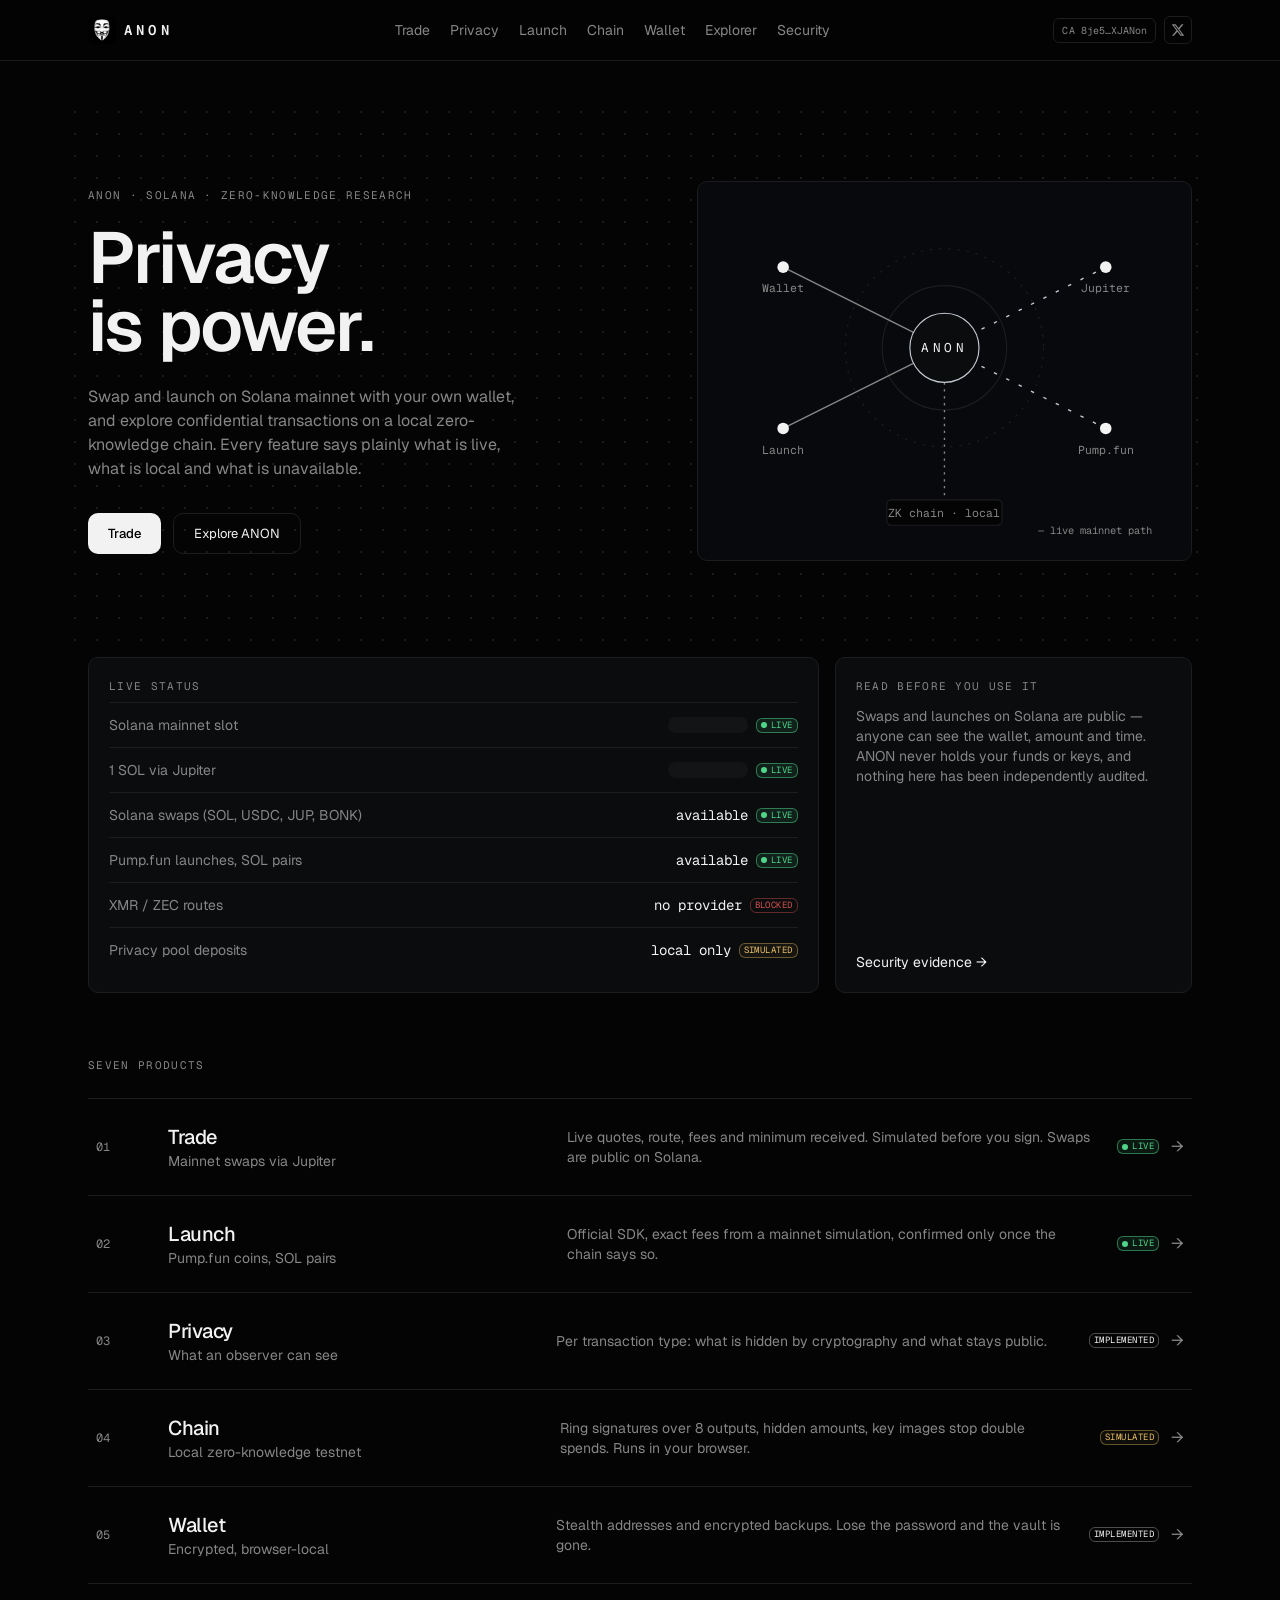
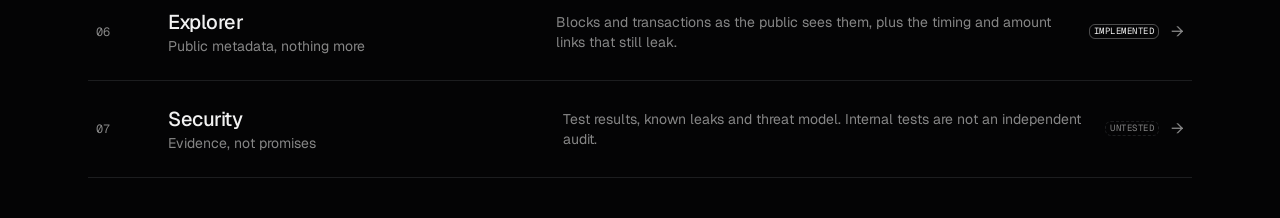
==== index.html @ f56aa163 "init" ====
<!DOCTYPE html><html lang="en" class="dark"><head><meta charSet="utf-8"/><meta name="viewport" content="width=device-width, initial-scale=1"/><link rel="preload" as="image" href="/__l5e/assets-v1/d32732d6-19e8-4e09-8fe2-200f76481671/anon-logo.png"/><link rel="stylesheet" href="/assets/styles-DGE9aJcu.css" data-precedence="default"/><link rel="stylesheet" href="https://fonts.googleapis.com/css2?family=Geist+Mono:wght@400;500&amp;family=Geist:wght@400;500;600;700&amp;display=swap" data-precedence="default"/><title>ANON — Privacy is power</title><meta name="description" content="ANON: Solana swaps, Pump.fun launches and an experimental zero-knowledge privacy chain — with every feature honestly labelled live, local or unavailable."/><meta property="og:title" content="ANON — Privacy is power"/><meta property="og:description" content="Trade, launch and explore confidential transactions. Every feature labelled live, local or unavailable."/><meta property="og:type" content="website"/><meta name="twitter:card" content="summary"/><link rel="modulepreload" href="/assets/index-ByiK5p3u.js"/><link rel="modulepreload" href="/assets/rolldown-runtime-B0Z9INg1.js"/><link rel="modulepreload" href="/assets/sha256-DqePS_1D.js"/><link rel="modulepreload" href="/assets/routes-CJqS8AUz.js"/><link rel="modulepreload" href="/assets/quotes-UvddnpvZ.js"/><link rel="preconnect" href="https://fonts.googleapis.com"/><link rel="icon" href="/favicon.png" type="image/png"/><script defer src="/~flock.js" data-proxy-url="/~api/analytics"></script><script defer src="/__l5e/events.33a4189afb1076e3.js" data-artifact-kind="dwl_content_hash" data-artifact-id="dc395727f25417e4ddee9b4f77cced6a3a3def9a7da8f450d29808e34bd3c1aa" data-commit-sha="0b3c88ff5166d555f437a5a9e35620c4633aef7e" data-context-token="v1.[base64].ib-YCCihFBkHGDZpnzrjch_xgz9GzLMsH5RrQK_8wKQ"></script><meta name="twitter:title" content="ANON — Privacy is power"><meta name="twitter:description" content="Trade, launch and explore confidential transactions. Every feature labelled live, local or unavailable."><meta property="og:image" content="https://pub-bb2e103a32db4e198524a2e9ed8f35b4.r2.dev/lovp_74wrqddabv8j5s51wq6j70bz77/11a397ceba3953ce88ebeedd1c7d549a_1791820692168.png"><meta name="twitter:image" content="https://pub-bb2e103a32db4e198524a2e9ed8f35b4.r2.dev/lovp_74wrqddabv8j5s51wq6j70bz77/11a397ceba3953ce88ebeedd1c7d549a_1791820692168.png"></head><body><header class="sticky top-0 z-40 border-b border-border bg-background/85 backdrop-blur-md"><div class="relative mx-auto flex max-w-6xl flex-col gap-3 px-4 py-3 sm:flex-row sm:items-center sm:justify-between sm:px-6 sm:py-4"><a class="flex shrink-0 items-center gap-2 font-mono text-sm font-semibold tracking-[0.3em] active" href="/" data-status="active" aria-current="page"><img src="/__l5e/assets-v1/d32732d6-19e8-4e09-8fe2-200f76481671/anon-logo.png" alt="ANON logo" class="h-7 w-7 rounded-sm"/>ANON</a><nav class="-mx-1 flex gap-4 overflow-x-auto px-1 text-sm text-muted-foreground sm:gap-5"><a class="shrink-0 py-1 transition-colors hover:text-foreground" href="/trade">Trade</a><a class="shrink-0 py-1 transition-colors hover:text-foreground" href="/privacy">Privacy</a><a class="shrink-0 py-1 transition-colors hover:text-foreground" href="/launch">Launch</a><a class="shrink-0 py-1 transition-colors hover:text-foreground" href="/chain">Chain</a><a class="shrink-0 py-1 transition-colors hover:text-foreground" href="/wallet">Wallet</a><a class="shrink-0 py-1 transition-colors hover:text-foreground" href="/explorer">Explorer</a><a class="shrink-0 py-1 transition-colors hover:text-foreground" href="/security">Security</a></nav><div class="absolute right-4 top-3 flex shrink-0 items-center gap-2 sm:static"><button type="button" title="Copy contract address: 8je5y3NeXRuQQCWFWnUN9BA5srhZRYwvLhoSA8XJANon" class="hidden items-center gap-1.5 rounded-sm border border-border px-2 py-1 font-mono text-[10px] text-muted-foreground hover:text-foreground md:inline-flex"><span class="uppercase tracking-wider">CA</span><span>8je5…XJANon</span></button><a href="https://x.com/AnonymousCash_" target="_blank" rel="noopener noreferrer" title="ANON on X (@AnonymousCash_)" class="inline-flex h-7 w-7 items-center justify-center rounded-sm border border-border text-muted-foreground hover:text-foreground"><svg viewBox="0 0 24 24" class="h-3.5 w-3.5" fill="currentColor" aria-hidden="true"><path d="M18.244 2.25h3.308l-7.227 8.26 8.502 11.24H16.17l-5.214-6.817L4.99 21.75H1.68l7.73-8.835L1.254 2.25H8.08l4.713 6.231zm-1.161 17.52h1.833L7.084 4.126H5.117z"></path></svg></a></div></div></header><main class="mx-auto max-w-6xl px-4 py-8 sm:px-6 sm:py-10"><!--$--><div><section class="dotgrid -mx-4 grid gap-10 px-4 py-14 sm:-mx-6 sm:px-6 md:grid-cols-[1.15fr_1fr] md:items-center md:py-20"><div><div class="eyebrow">ANON · Solana · zero-knowledge research</div><h1 class="mt-5 text-5xl font-semibold leading-[0.95] tracking-tight sm:text-6xl md:text-7xl">Privacy<br/>is power.</h1><p class="mt-6 max-w-md text-base text-muted-foreground">Swap and launch on Solana mainnet with your own wallet, and explore confidential transactions on a local zero-knowledge chain. Every feature says plainly what is live, what is local and what is unavailable.</p><div class="mt-8 flex flex-wrap gap-3"><a class="btn px-5 py-2.5" href="/trade">Trade</a><a class="btn-ghost px-5 py-2.5" href="/privacy">Explore ANON</a></div></div><div class="panel bg-card/80 p-4 backdrop-blur"><div class="aspect-[4/3]"><svg viewBox="0 0 400 300" class="h-full w-full" role="img" aria-label="ANON ecosystem diagram"><g class="stroke-border" fill="none" stroke-width="1"><circle cx="200" cy="130" r="54"></circle><circle cx="200" cy="130" r="86" stroke-dasharray="2 6"></circle></g><g fill="none" stroke-width="1.2" class="stroke-silver"><path class="flowline" d="M200 130 L340 60"></path><path class="flowline" d="M200 130 L340 200"></path><path d="M200 130 L60 60" class="stroke-muted-foreground"></path><path d="M200 130 L60 200" class="stroke-muted-foreground"></path><path d="M200 130 L200 268" class="stroke-muted-foreground" stroke-dasharray="2 4"></path></g><circle cx="200" cy="130" r="30" class="fill-card stroke-silver"></circle><text x="200" y="134" text-anchor="middle" class="fill-foreground font-mono text-[11px] tracking-[0.3em]">ANON</text><g><circle cx="60" cy="60" r="5" class="fill-foreground"></circle><text x="60" y="82" text-anchor="middle" class="fill-muted-foreground font-mono text-[10px]">Wallet</text></g><g><circle cx="60" cy="200" r="5" class="fill-foreground"></circle><text x="60" y="222" text-anchor="middle" class="fill-muted-foreground font-mono text-[10px]">Launch</text></g><g><circle cx="340" cy="60" r="5" class="fill-foreground"></circle><text x="340" y="82" text-anchor="middle" class="fill-muted-foreground font-mono text-[10px]">Jupiter</text></g><g><circle cx="340" cy="200" r="5" class="fill-foreground"></circle><text x="340" y="222" text-anchor="middle" class="fill-muted-foreground font-mono text-[10px]">Pump.fun</text></g><rect x="150" y="262" width="100" height="22" rx="4" class="fill-background stroke-border"></rect><text x="200" y="277" text-anchor="middle" class="fill-muted-foreground font-mono text-[10px]">ZK chain · local</text><text x="380" y="292" text-anchor="end" class="fill-muted-foreground font-mono text-[9px]">— live mainnet path</text></svg></div></div></section><section class="mt-4 grid gap-4 md:grid-cols-3"><div class="panel md:col-span-2"><div class="eyebrow mb-2">Live status</div><div class="flex items-center justify-between gap-3 border-t border-border py-3 first:border-t-0"><span class="text-sm text-muted-foreground">Solana mainnet slot</span><span class="flex items-center gap-2 font-mono text-sm"><span class="skeleton inline-block h-4 w-20"></span><span class="inline-block shrink-0 rounded-sm border px-1 py-px font-mono text-[9px] uppercase leading-tight tracking-wider text-success border-success/50 bg-success/10"><span class="mr-1 inline-block h-1.5 w-1.5 animate-pulse rounded-full bg-success align-middle"></span>live</span></span></div><div class="flex items-center justify-between gap-3 border-t border-border py-3 first:border-t-0"><span class="text-sm text-muted-foreground">1 SOL via Jupiter</span><span class="flex items-center gap-2 font-mono text-sm"><span class="skeleton inline-block h-4 w-20"></span><span class="inline-block shrink-0 rounded-sm border px-1 py-px font-mono text-[9px] uppercase leading-tight tracking-wider text-success border-success/50 bg-success/10"><span class="mr-1 inline-block h-1.5 w-1.5 animate-pulse rounded-full bg-success align-middle"></span>live</span></span></div><div class="flex items-center justify-between gap-3 border-t border-border py-3 first:border-t-0"><span class="text-sm text-muted-foreground">Solana swaps (SOL, USDC, JUP, BONK)</span><span class="flex items-center gap-2 font-mono text-sm">available<span class="inline-block shrink-0 rounded-sm border px-1 py-px font-mono text-[9px] uppercase leading-tight tracking-wider text-success border-success/50 bg-success/10"><span class="mr-1 inline-block h-1.5 w-1.5 animate-pulse rounded-full bg-success align-middle"></span>live</span></span></div><div class="flex items-center justify-between gap-3 border-t border-border py-3 first:border-t-0"><span class="text-sm text-muted-foreground">Pump.fun launches, SOL pairs</span><span class="flex items-center gap-2 font-mono text-sm">available<span class="inline-block shrink-0 rounded-sm border px-1 py-px font-mono text-[9px] uppercase leading-tight tracking-wider text-success border-success/50 bg-success/10"><span class="mr-1 inline-block h-1.5 w-1.5 animate-pulse rounded-full bg-success align-middle"></span>live</span></span></div><div class="flex items-center justify-between gap-3 border-t border-border py-3 first:border-t-0"><span class="text-sm text-muted-foreground">XMR / ZEC routes</span><span class="flex items-center gap-2 font-mono text-sm">no provider<span class="inline-block shrink-0 rounded-sm border px-1 py-px font-mono text-[9px] uppercase leading-tight tracking-wider text-destructive/90 border-destructive/40">blocked</span></span></div><div class="flex items-center justify-between gap-3 border-t border-border py-3 first:border-t-0"><span class="text-sm text-muted-foreground">Privacy pool deposits</span><span class="flex items-center gap-2 font-mono text-sm">local only<span class="inline-block shrink-0 rounded-sm border px-1 py-px font-mono text-[9px] uppercase leading-tight tracking-wider text-warning border-warning/40 bg-warning/5">simulated</span></span></div></div><div class="panel flex flex-col justify-between"><div><div class="eyebrow">Read before you use it</div><p class="mt-3 text-sm text-muted-foreground">Swaps and launches on Solana are public — anyone can see the wallet, amount and time. ANON never holds your funds or keys, and nothing here has been independently audited.</p></div><a class="mt-4 text-sm text-foreground underline-offset-4 hover:underline" href="/security">Security evidence →</a></div></section><section class="mt-16"><div class="eyebrow mb-6">Seven products</div><div class="divide-y divide-border border-y border-border"><a class="group grid gap-2 px-2 py-6 transition-colors hover:bg-card sm:grid-cols-[3rem_1fr_1.4fr_auto] sm:items-center sm:gap-6" href="/trade"><span class="font-mono text-xs text-muted-foreground">01</span><div><div class="text-xl font-medium tracking-tight">Trade</div><div class="text-sm text-muted-foreground">Mainnet swaps via Jupiter</div></div><p class="text-sm text-muted-foreground">Live quotes, route, fees and minimum received. Simulated before you sign. Swaps are public on Solana.</p><span class="flex items-center gap-3"><span class="inline-block shrink-0 rounded-sm border px-1 py-px font-mono text-[9px] uppercase leading-tight tracking-wider text-success border-success/50 bg-success/10"><span class="mr-1 inline-block h-1.5 w-1.5 animate-pulse rounded-full bg-success align-middle"></span>live</span><span class="text-muted-foreground transition-transform group-hover:translate-x-1 group-hover:text-foreground">→</span></span></a><a class="group grid gap-2 px-2 py-6 transition-colors hover:bg-card sm:grid-cols-[3rem_1fr_1.4fr_auto] sm:items-center sm:gap-6" href="/launch"><span class="font-mono text-xs text-muted-foreground">02</span><div><div class="text-xl font-medium tracking-tight">Launch</div><div class="text-sm text-muted-foreground">Pump.fun coins, SOL pairs</div></div><p class="text-sm text-muted-foreground">Official SDK, exact fees from a mainnet simulation, confirmed only once the chain says so.</p><span class="flex items-center gap-3"><span class="inline-block shrink-0 rounded-sm border px-1 py-px font-mono text-[9px] uppercase leading-tight tracking-wider text-success border-success/50 bg-success/10"><span class="mr-1 inline-block h-1.5 w-1.5 animate-pulse rounded-full bg-success align-middle"></span>live</span><span class="text-muted-foreground transition-transform group-hover:translate-x-1 group-hover:text-foreground">→</span></span></a><a class="group grid gap-2 px-2 py-6 transition-colors hover:bg-card sm:grid-cols-[3rem_1fr_1.4fr_auto] sm:items-center sm:gap-6" href="/privacy"><span class="font-mono text-xs text-muted-foreground">03</span><div><div class="text-xl font-medium tracking-tight">Privacy</div><div class="text-sm text-muted-foreground">What an observer can see</div></div><p class="text-sm text-muted-foreground">Per transaction type: what is hidden by cryptography and what stays public.</p><span class="flex items-center gap-3"><span class="inline-block shrink-0 rounded-sm border px-1 py-px font-mono text-[9px] uppercase leading-tight tracking-wider text-foreground border-foreground/30">implemented</span><span class="text-muted-foreground transition-transform group-hover:translate-x-1 group-hover:text-foreground">→</span></span></a><a class="group grid gap-2 px-2 py-6 transition-colors hover:bg-card sm:grid-cols-[3rem_1fr_1.4fr_auto] sm:items-center sm:gap-6" href="/chain"><span class="font-mono text-xs text-muted-foreground">04</span><div><div class="text-xl font-medium tracking-tight">Chain</div><div class="text-sm text-muted-foreground">Local zero-knowledge testnet</div></div><p class="text-sm text-muted-foreground">Ring signatures over 8 outputs, hidden amounts, key images stop double spends. Runs in your browser.</p><span class="flex items-center gap-3"><span class="inline-block shrink-0 rounded-sm border px-1 py-px font-mono text-[9px] uppercase leading-tight tracking-wider text-warning border-warning/40 bg-warning/5">simulated</span><span class="text-muted-foreground transition-transform group-hover:translate-x-1 group-hover:text-foreground">→</span></span></a><a class="group grid gap-2 px-2 py-6 transition-colors hover:bg-card sm:grid-cols-[3rem_1fr_1.4fr_auto] sm:items-center sm:gap-6" href="/wallet"><span class="font-mono text-xs text-muted-foreground">05</span><div><div class="text-xl font-medium tracking-tight">Wallet</div><div class="text-sm text-muted-foreground">Encrypted, browser-local</div></div><p class="text-sm text-muted-foreground">Stealth addresses and encrypted backups. Lose the password and the vault is gone.</p><span class="flex items-center gap-3"><span class="inline-block shrink-0 rounded-sm border px-1 py-px font-mono text-[9px] uppercase leading-tight tracking-wider text-foreground border-foreground/30">implemented</span><span class="text-muted-foreground transition-transform group-hover:translate-x-1 group-hover:text-foreground">→</span></span></a><a class="group grid gap-2 px-2 py-6 transition-colors hover:bg-card sm:grid-cols-[3rem_1fr_1.4fr_auto] sm:items-center sm:gap-6" href="/explorer"><span class="font-mono text-xs text-muted-foreground">06</span><div><div class="text-xl font-medium tracking-tight">Explorer</div><div class="text-sm text-muted-foreground">Public metadata, nothing more</div></div><p class="text-sm text-muted-foreground">Blocks and transactions as the public sees them, plus the timing and amount links that still leak.</p><span class="flex items-center gap-3"><span class="inline-block shrink-0 rounded-sm border px-1 py-px font-mono text-[9px] uppercase leading-tight tracking-wider text-foreground border-foreground/30">implemented</span><span class="text-muted-foreground transition-transform group-hover:translate-x-1 group-hover:text-foreground">→</span></span></a><a class="group grid gap-2 px-2 py-6 transition-colors hover:bg-card sm:grid-cols-[3rem_1fr_1.4fr_auto] sm:items-center sm:gap-6" href="/security"><span class="font-mono text-xs text-muted-foreground">07</span><div><div class="text-xl font-medium tracking-tight">Security</div><div class="text-sm text-muted-foreground">Evidence, not promises</div></div><p class="text-sm text-muted-foreground">Test results, known leaks and threat model. Internal tests are not an independent audit.</p><span class="flex items-center gap-3"><span class="inline-block shrink-0 rounded-sm border px-1 py-px font-mono text-[9px] uppercase leading-tight tracking-wider text-muted-foreground border-border border-dashed">untested</span><span class="text-muted-foreground transition-transform group-hover:translate-x-1 group-hover:text-foreground">→</span></span></a></div></section></div><script>(function(a,f){let l;try{l=JSON.parse(sessionStorage.getItem(a)||"{}")}catch{return}const n=l?.[f||history.state?.__TSR_key];let c=!1;for(const t in n){const e=n[t],o=e?.scrollX,s=e?.scrollY;if(Number.isFinite(o)&&Number.isFinite(s)){if(t==="window")scrollTo(o,s),c=!0;else if(t)try{const r=document.querySelector(t);r&&(r.scrollLeft=o,r.scrollTop=s)}catch{}}}if(c)return;const i=location.hash.slice(1);if(i){const t=history.state?.__hashScrollIntoViewOptions??!0;if(t){const e=document.getElementById(i);e&&e.scrollIntoView(t)}return}scrollTo(0,0)})("tsr-scroll-restoration-v1_3");document.currentScript.remove()</script><!--/$--></main><script data-tsr-stream-part="">(self.$R=self.$R||{})["tsr"]=[];self.$_TSR={h(){this.hydrated=!0,this.c()},e(){this.streamEnded=!0,this.c()},c(){this.hydrated&&this.streamEnded&&(delete self.$_TSR,delete self.$R.tsr)},p(e){this.initialized?e():this.buffer.push(e)},buffer:[]};$_TSR.router=($R=>$R[0]={manifest:$R[1]={routes:$R[2]={__root__:$R[3]={preloads:$R[4]=["/assets/index-ByiK5p3u.js","/assets/rolldown-runtime-B0Z9INg1.js","/assets/sha256-DqePS_1D.js"],scripts:$R[5]=[$R[6]={attrs:$R[7]={type:"module",async:!0,src:"/assets/index-ByiK5p3u.js"}}]},"/":$R[8]={preloads:$R[9]=["/assets/routes-CJqS8AUz.js","/assets/quotes-UvddnpvZ.js"]}}},matches:$R[10]=[$R[11]={i:"__root__ ",u:1791820869042,s:"success",ssr:!0},$R[12]={i:"  ",u:1791820869042,s:"success",ssr:!0}]})($R["tsr"]);$_TSR.e();{let s=document.currentScript,p;while((p=s.previousElementSibling)&&p.hasAttribute('data-tsr-stream-part'))p.remove();s.remove()}</script><script type="module" async="" src="/assets/index-ByiK5p3u.js"></script><script>document.currentScript.remove();/*$tsr-stream-boundary*/</script></body></html>
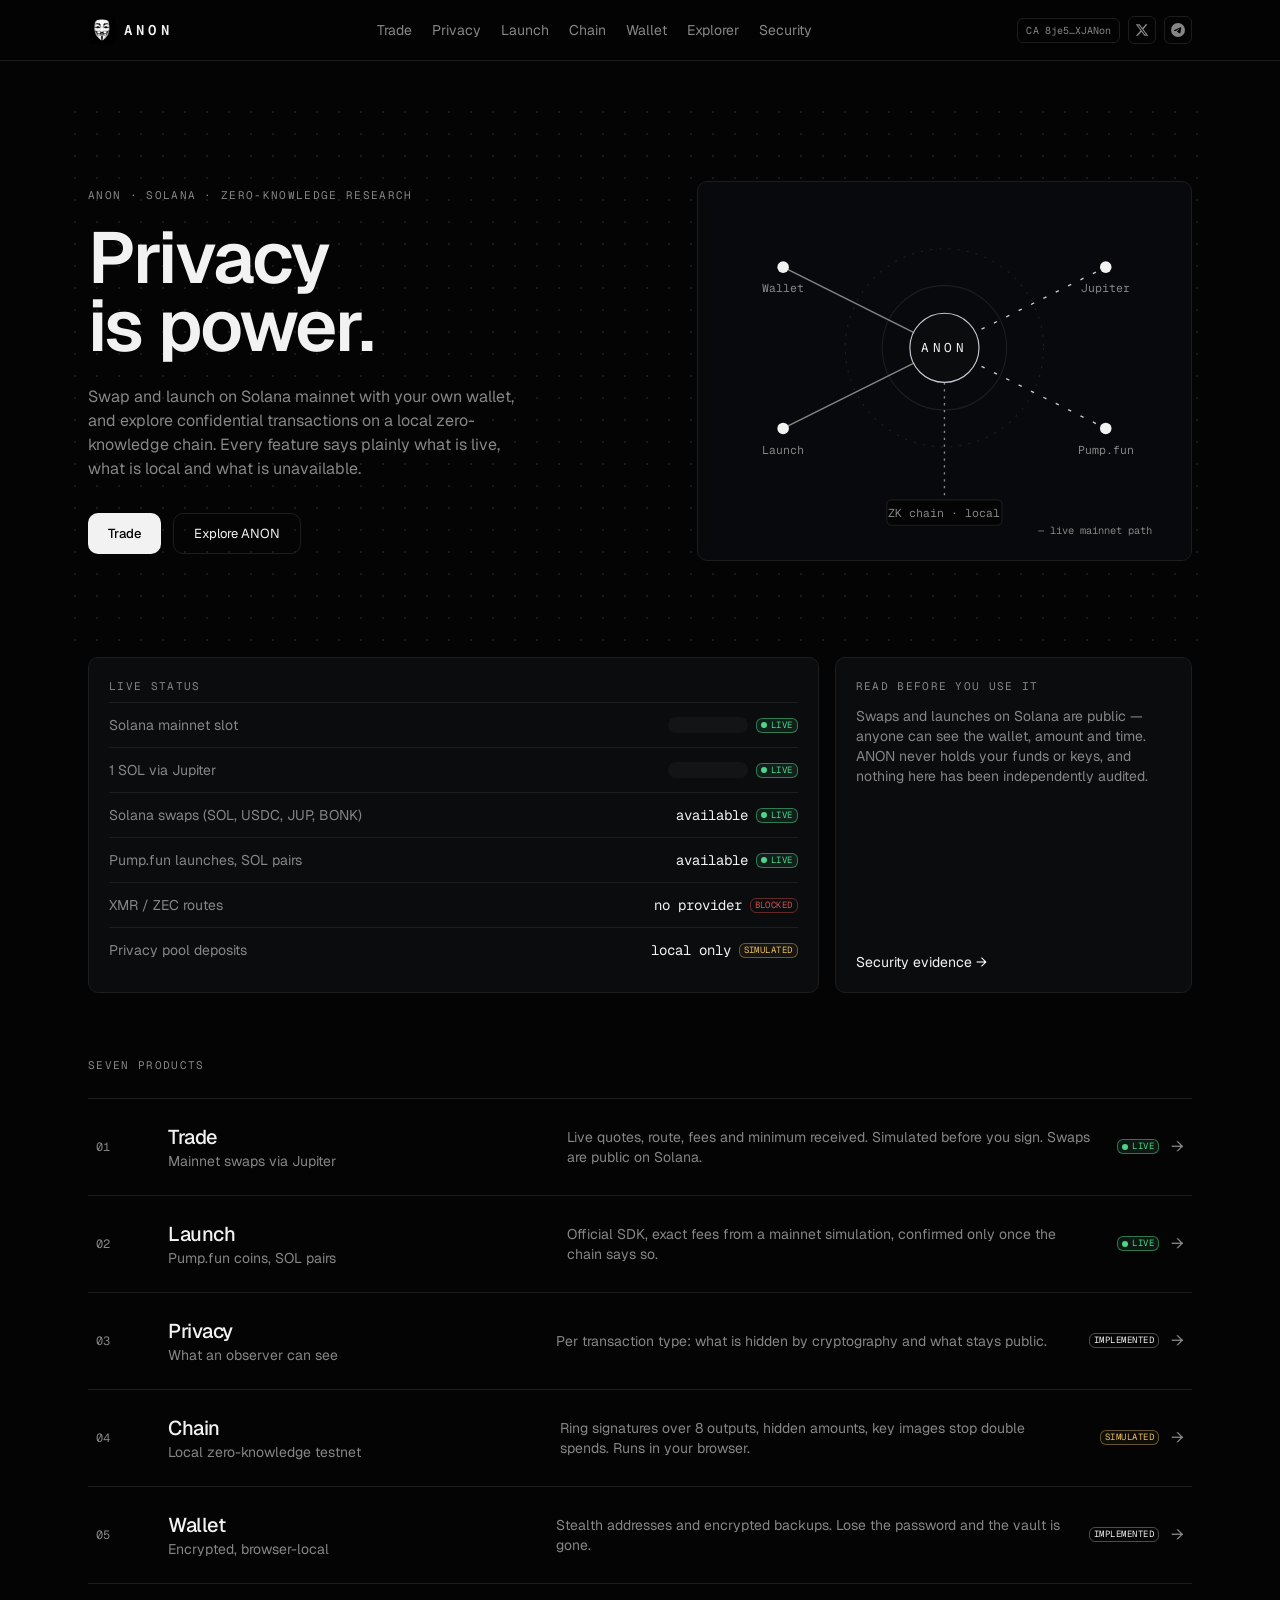
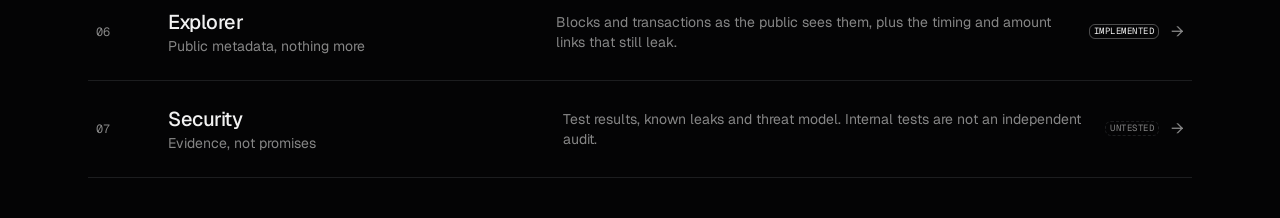
==== commit 30984609: "update" ====
--- a/index.html
+++ b/index.html
@@ -1 +1 @@
-<!DOCTYPE html><html lang="en" class="dark"><head><meta charSet="utf-8"/><meta name="viewport" content="width=device-width, initial-scale=1"/><link rel="preload" as="image" href="/__l5e/assets-v1/d32732d6-19e8-4e09-8fe2-200f76481671/anon-logo.png"/><link rel="stylesheet" href="/assets/styles-DGE9aJcu.css" data-precedence="default"/><link rel="stylesheet" href="https://fonts.googleapis.com/css2?family=Geist+Mono:wght@400;500&amp;family=Geist:wght@400;500;600;700&amp;display=swap" data-precedence="default"/><title>ANON — Privacy is power</title><meta name="description" content="ANON: Solana swaps, Pump.fun launches and an experimental zero-knowledge privacy chain — with every feature honestly labelled live, local or unavailable."/><meta property="og:title" content="ANON — Privacy is power"/><meta property="og:description" content="Trade, launch and explore confidential transactions. Every feature labelled live, local or unavailable."/><meta property="og:type" content="website"/><meta name="twitter:card" content="summary"/><link rel="modulepreload" href="/assets/index-ByiK5p3u.js"/><link rel="modulepreload" href="/assets/rolldown-runtime-B0Z9INg1.js"/><link rel="modulepreload" href="/assets/sha256-DqePS_1D.js"/><link rel="modulepreload" href="/assets/routes-CJqS8AUz.js"/><link rel="modulepreload" href="/assets/quotes-UvddnpvZ.js"/><link rel="preconnect" href="https://fonts.googleapis.com"/><link rel="icon" href="/favicon.png" type="image/png"/><script defer src="/~flock.js" data-proxy-url="/~api/analytics"></script><script defer src="/__l5e/events.33a4189afb1076e3.js" data-artifact-kind="dwl_content_hash" data-artifact-id="dc395727f25417e4ddee9b4f77cced6a3a3def9a7da8f450d29808e34bd3c1aa" data-commit-sha="0b3c88ff5166d555f437a5a9e35620c4633aef7e" data-context-token="v1.[base64].ib-YCCihFBkHGDZpnzrjch_xgz9GzLMsH5RrQK_8wKQ"></script><meta name="twitter:title" content="ANON — Privacy is power"><meta name="twitter:description" content="Trade, launch and explore confidential transactions. Every feature labelled live, local or unavailable."><meta property="og:image" content="https://pub-bb2e103a32db4e198524a2e9ed8f35b4.r2.dev/lovp_74wrqddabv8j5s51wq6j70bz77/11a397ceba3953ce88ebeedd1c7d549a_1791820692168.png"><meta name="twitter:image" content="https://pub-bb2e103a32db4e198524a2e9ed8f35b4.r2.dev/lovp_74wrqddabv8j5s51wq6j70bz77/11a397ceba3953ce88ebeedd1c7d549a_1791820692168.png"></head><body><header class="sticky top-0 z-40 border-b border-border bg-background/85 backdrop-blur-md"><div class="relative mx-auto flex max-w-6xl flex-col gap-3 px-4 py-3 sm:flex-row sm:items-center sm:justify-between sm:px-6 sm:py-4"><a class="flex shrink-0 items-center gap-2 font-mono text-sm font-semibold tracking-[0.3em] active" href="/" data-status="active" aria-current="page"><img src="/__l5e/assets-v1/d32732d6-19e8-4e09-8fe2-200f76481671/anon-logo.png" alt="ANON logo" class="h-7 w-7 rounded-sm"/>ANON</a><nav class="-mx-1 flex gap-4 overflow-x-auto px-1 text-sm text-muted-foreground sm:gap-5"><a class="shrink-0 py-1 transition-colors hover:text-foreground" href="/trade">Trade</a><a class="shrink-0 py-1 transition-colors hover:text-foreground" href="/privacy">Privacy</a><a class="shrink-0 py-1 transition-colors hover:text-foreground" href="/launch">Launch</a><a class="shrink-0 py-1 transition-colors hover:text-foreground" href="/chain">Chain</a><a class="shrink-0 py-1 transition-colors hover:text-foreground" href="/wallet">Wallet</a><a class="shrink-0 py-1 transition-colors hover:text-foreground" href="/explorer">Explorer</a><a class="shrink-0 py-1 transition-colors hover:text-foreground" href="/security">Security</a></nav><div class="absolute right-4 top-3 flex shrink-0 items-center gap-2 sm:static"><button type="button" title="Copy contract address: 8je5y3NeXRuQQCWFWnUN9BA5srhZRYwvLhoSA8XJANon" class="hidden items-center gap-1.5 rounded-sm border border-border px-2 py-1 font-mono text-[10px] text-muted-foreground hover:text-foreground md:inline-flex"><span class="uppercase tracking-wider">CA</span><span>8je5…XJANon</span></button><a href="https://x.com/AnonymousCash_" target="_blank" rel="noopener noreferrer" title="ANON on X (@AnonymousCash_)" class="inline-flex h-7 w-7 items-center justify-center rounded-sm border border-border text-muted-foreground hover:text-foreground"><svg viewBox="0 0 24 24" class="h-3.5 w-3.5" fill="currentColor" aria-hidden="true"><path d="M18.244 2.25h3.308l-7.227 8.26 8.502 11.24H16.17l-5.214-6.817L4.99 21.75H1.68l7.73-8.835L1.254 2.25H8.08l4.713 6.231zm-1.161 17.52h1.833L7.084 4.126H5.117z"></path></svg></a></div></div></header><main class="mx-auto max-w-6xl px-4 py-8 sm:px-6 sm:py-10"><!--$--><div><section class="dotgrid -mx-4 grid gap-10 px-4 py-14 sm:-mx-6 sm:px-6 md:grid-cols-[1.15fr_1fr] md:items-center md:py-20"><div><div class="eyebrow">ANON · Solana · zero-knowledge research</div><h1 class="mt-5 text-5xl font-semibold leading-[0.95] tracking-tight sm:text-6xl md:text-7xl">Privacy<br/>is power.</h1><p class="mt-6 max-w-md text-base text-muted-foreground">Swap and launch on Solana mainnet with your own wallet, and explore confidential transactions on a local zero-knowledge chain. Every feature says plainly what is live, what is local and what is unavailable.</p><div class="mt-8 flex flex-wrap gap-3"><a class="btn px-5 py-2.5" href="/trade">Trade</a><a class="btn-ghost px-5 py-2.5" href="/privacy">Explore ANON</a></div></div><div class="panel bg-card/80 p-4 backdrop-blur"><div class="aspect-[4/3]"><svg viewBox="0 0 400 300" class="h-full w-full" role="img" aria-label="ANON ecosystem diagram"><g class="stroke-border" fill="none" stroke-width="1"><circle cx="200" cy="130" r="54"></circle><circle cx="200" cy="130" r="86" stroke-dasharray="2 6"></circle></g><g fill="none" stroke-width="1.2" class="stroke-silver"><path class="flowline" d="M200 130 L340 60"></path><path class="flowline" d="M200 130 L340 200"></path><path d="M200 130 L60 60" class="stroke-muted-foreground"></path><path d="M200 130 L60 200" class="stroke-muted-foreground"></path><path d="M200 130 L200 268" class="stroke-muted-foreground" stroke-dasharray="2 4"></path></g><circle cx="200" cy="130" r="30" class="fill-card stroke-silver"></circle><text x="200" y="134" text-anchor="middle" class="fill-foreground font-mono text-[11px] tracking-[0.3em]">ANON</text><g><circle cx="60" cy="60" r="5" class="fill-foreground"></circle><text x="60" y="82" text-anchor="middle" class="fill-muted-foreground font-mono text-[10px]">Wallet</text></g><g><circle cx="60" cy="200" r="5" class="fill-foreground"></circle><text x="60" y="222" text-anchor="middle" class="fill-muted-foreground font-mono text-[10px]">Launch</text></g><g><circle cx="340" cy="60" r="5" class="fill-foreground"></circle><text x="340" y="82" text-anchor="middle" class="fill-muted-foreground font-mono text-[10px]">Jupiter</text></g><g><circle cx="340" cy="200" r="5" class="fill-foreground"></circle><text x="340" y="222" text-anchor="middle" class="fill-muted-foreground font-mono text-[10px]">Pump.fun</text></g><rect x="150" y="262" width="100" height="22" rx="4" class="fill-background stroke-border"></rect><text x="200" y="277" text-anchor="middle" class="fill-muted-foreground font-mono text-[10px]">ZK chain · local</text><text x="380" y="292" text-anchor="end" class="fill-muted-foreground font-mono text-[9px]">— live mainnet path</text></svg></div></div></section><section class="mt-4 grid gap-4 md:grid-cols-3"><div class="panel md:col-span-2"><div class="eyebrow mb-2">Live status</div><div class="flex items-center justify-between gap-3 border-t border-border py-3 first:border-t-0"><span class="text-sm text-muted-foreground">Solana mainnet slot</span><span class="flex items-center gap-2 font-mono text-sm"><span class="skeleton inline-block h-4 w-20"></span><span class="inline-block shrink-0 rounded-sm border px-1 py-px font-mono text-[9px] uppercase leading-tight tracking-wider text-success border-success/50 bg-success/10"><span class="mr-1 inline-block h-1.5 w-1.5 animate-pulse rounded-full bg-success align-middle"></span>live</span></span></div><div class="flex items-center justify-between gap-3 border-t border-border py-3 first:border-t-0"><span class="text-sm text-muted-foreground">1 SOL via Jupiter</span><span class="flex items-center gap-2 font-mono text-sm"><span class="skeleton inline-block h-4 w-20"></span><span class="inline-block shrink-0 rounded-sm border px-1 py-px font-mono text-[9px] uppercase leading-tight tracking-wider text-success border-success/50 bg-success/10"><span class="mr-1 inline-block h-1.5 w-1.5 animate-pulse rounded-full bg-success align-middle"></span>live</span></span></div><div class="flex items-center justify-between gap-3 border-t border-border py-3 first:border-t-0"><span class="text-sm text-muted-foreground">Solana swaps (SOL, USDC, JUP, BONK)</span><span class="flex items-center gap-2 font-mono text-sm">available<span class="inline-block shrink-0 rounded-sm border px-1 py-px font-mono text-[9px] uppercase leading-tight tracking-wider text-success border-success/50 bg-success/10"><span class="mr-1 inline-block h-1.5 w-1.5 animate-pulse rounded-full bg-success align-middle"></span>live</span></span></div><div class="flex items-center justify-between gap-3 border-t border-border py-3 first:border-t-0"><span class="text-sm text-muted-foreground">Pump.fun launches, SOL pairs</span><span class="flex items-center gap-2 font-mono text-sm">available<span class="inline-block shrink-0 rounded-sm border px-1 py-px font-mono text-[9px] uppercase leading-tight tracking-wider text-success border-success/50 bg-success/10"><span class="mr-1 inline-block h-1.5 w-1.5 animate-pulse rounded-full bg-success align-middle"></span>live</span></span></div><div class="flex items-center justify-between gap-3 border-t border-border py-3 first:border-t-0"><span class="text-sm text-muted-foreground">XMR / ZEC routes</span><span class="flex items-center gap-2 font-mono text-sm">no provider<span class="inline-block shrink-0 rounded-sm border px-1 py-px font-mono text-[9px] uppercase leading-tight tracking-wider text-destructive/90 border-destructive/40">blocked</span></span></div><div class="flex items-center justify-between gap-3 border-t border-border py-3 first:border-t-0"><span class="text-sm text-muted-foreground">Privacy pool deposits</span><span class="flex items-center gap-2 font-mono text-sm">local only<span class="inline-block shrink-0 rounded-sm border px-1 py-px font-mono text-[9px] uppercase leading-tight tracking-wider text-warning border-warning/40 bg-warning/5">simulated</span></span></div></div><div class="panel flex flex-col justify-between"><div><div class="eyebrow">Read before you use it</div><p class="mt-3 text-sm text-muted-foreground">Swaps and launches on Solana are public — anyone can see the wallet, amount and time. ANON never holds your funds or keys, and nothing here has been independently audited.</p></div><a class="mt-4 text-sm text-foreground underline-offset-4 hover:underline" href="/security">Security evidence →</a></div></section><section class="mt-16"><div class="eyebrow mb-6">Seven products</div><div class="divide-y divide-border border-y border-border"><a class="group grid gap-2 px-2 py-6 transition-colors hover:bg-card sm:grid-cols-[3rem_1fr_1.4fr_auto] sm:items-center sm:gap-6" href="/trade"><span class="font-mono text-xs text-muted-foreground">01</span><div><div class="text-xl font-medium tracking-tight">Trade</div><div class="text-sm text-muted-foreground">Mainnet swaps via Jupiter</div></div><p class="text-sm text-muted-foreground">Live quotes, route, fees and minimum received. Simulated before you sign. Swaps are public on Solana.</p><span class="flex items-center gap-3"><span class="inline-block shrink-0 rounded-sm border px-1 py-px font-mono text-[9px] uppercase leading-tight tracking-wider text-success border-success/50 bg-success/10"><span class="mr-1 inline-block h-1.5 w-1.5 animate-pulse rounded-full bg-success align-middle"></span>live</span><span class="text-muted-foreground transition-transform group-hover:translate-x-1 group-hover:text-foreground">→</span></span></a><a class="group grid gap-2 px-2 py-6 transition-colors hover:bg-card sm:grid-cols-[3rem_1fr_1.4fr_auto] sm:items-center sm:gap-6" href="/launch"><span class="font-mono text-xs text-muted-foreground">02</span><div><div class="text-xl font-medium tracking-tight">Launch</div><div class="text-sm text-muted-foreground">Pump.fun coins, SOL pairs</div></div><p class="text-sm text-muted-foreground">Official SDK, exact fees from a mainnet simulation, confirmed only once the chain says so.</p><span class="flex items-center gap-3"><span class="inline-block shrink-0 rounded-sm border px-1 py-px font-mono text-[9px] uppercase leading-tight tracking-wider text-success border-success/50 bg-success/10"><span class="mr-1 inline-block h-1.5 w-1.5 animate-pulse rounded-full bg-success align-middle"></span>live</span><span class="text-muted-foreground transition-transform group-hover:translate-x-1 group-hover:text-foreground">→</span></span></a><a class="group grid gap-2 px-2 py-6 transition-colors hover:bg-card sm:grid-cols-[3rem_1fr_1.4fr_auto] sm:items-center sm:gap-6" href="/privacy"><span class="font-mono text-xs text-muted-foreground">03</span><div><div class="text-xl font-medium tracking-tight">Privacy</div><div class="text-sm text-muted-foreground">What an observer can see</div></div><p class="text-sm text-muted-foreground">Per transaction type: what is hidden by cryptography and what stays public.</p><span class="flex items-center gap-3"><span class="inline-block shrink-0 rounded-sm border px-1 py-px font-mono text-[9px] uppercase leading-tight tracking-wider text-foreground border-foreground/30">implemented</span><span class="text-muted-foreground transition-transform group-hover:translate-x-1 group-hover:text-foreground">→</span></span></a><a class="group grid gap-2 px-2 py-6 transition-colors hover:bg-card sm:grid-cols-[3rem_1fr_1.4fr_auto] sm:items-center sm:gap-6" href="/chain"><span class="font-mono text-xs text-muted-foreground">04</span><div><div class="text-xl font-medium tracking-tight">Chain</div><div class="text-sm text-muted-foreground">Local zero-knowledge testnet</div></div><p class="text-sm text-muted-foreground">Ring signatures over 8 outputs, hidden amounts, key images stop double spends. Runs in your browser.</p><span class="flex items-center gap-3"><span class="inline-block shrink-0 rounded-sm border px-1 py-px font-mono text-[9px] uppercase leading-tight tracking-wider text-warning border-warning/40 bg-warning/5">simulated</span><span class="text-muted-foreground transition-transform group-hover:translate-x-1 group-hover:text-foreground">→</span></span></a><a class="group grid gap-2 px-2 py-6 transition-colors hover:bg-card sm:grid-cols-[3rem_1fr_1.4fr_auto] sm:items-center sm:gap-6" href="/wallet"><span class="font-mono text-xs text-muted-foreground">05</span><div><div class="text-xl font-medium tracking-tight">Wallet</div><div class="text-sm text-muted-foreground">Encrypted, browser-local</div></div><p class="text-sm text-muted-foreground">Stealth addresses and encrypted backups. Lose the password and the vault is gone.</p><span class="flex items-center gap-3"><span class="inline-block shrink-0 rounded-sm border px-1 py-px font-mono text-[9px] uppercase leading-tight tracking-wider text-foreground border-foreground/30">implemented</span><span class="text-muted-foreground transition-transform group-hover:translate-x-1 group-hover:text-foreground">→</span></span></a><a class="group grid gap-2 px-2 py-6 transition-colors hover:bg-card sm:grid-cols-[3rem_1fr_1.4fr_auto] sm:items-center sm:gap-6" href="/explorer"><span class="font-mono text-xs text-muted-foreground">06</span><div><div class="text-xl font-medium tracking-tight">Explorer</div><div class="text-sm text-muted-foreground">Public metadata, nothing more</div></div><p class="text-sm text-muted-foreground">Blocks and transactions as the public sees them, plus the timing and amount links that still leak.</p><span class="flex items-center gap-3"><span class="inline-block shrink-0 rounded-sm border px-1 py-px font-mono text-[9px] uppercase leading-tight tracking-wider text-foreground border-foreground/30">implemented</span><span class="text-muted-foreground transition-transform group-hover:translate-x-1 group-hover:text-foreground">→</span></span></a><a class="group grid gap-2 px-2 py-6 transition-colors hover:bg-card sm:grid-cols-[3rem_1fr_1.4fr_auto] sm:items-center sm:gap-6" href="/security"><span class="font-mono text-xs text-muted-foreground">07</span><div><div class="text-xl font-medium tracking-tight">Security</div><div class="text-sm text-muted-foreground">Evidence, not promises</div></div><p class="text-sm text-muted-foreground">Test results, known leaks and threat model. Internal tests are not an independent audit.</p><span class="flex items-center gap-3"><span class="inline-block shrink-0 rounded-sm border px-1 py-px font-mono text-[9px] uppercase leading-tight tracking-wider text-muted-foreground border-border border-dashed">untested</span><span class="text-muted-foreground transition-transform group-hover:translate-x-1 group-hover:text-foreground">→</span></span></a></div></section></div><script>(function(a,f){let l;try{l=JSON.parse(sessionStorage.getItem(a)||"{}")}catch{return}const n=l?.[f||history.state?.__TSR_key];let c=!1;for(const t in n){const e=n[t],o=e?.scrollX,s=e?.scrollY;if(Number.isFinite(o)&&Number.isFinite(s)){if(t==="window")scrollTo(o,s),c=!0;else if(t)try{const r=document.querySelector(t);r&&(r.scrollLeft=o,r.scrollTop=s)}catch{}}}if(c)return;const i=location.hash.slice(1);if(i){const t=history.state?.__hashScrollIntoViewOptions??!0;if(t){const e=document.getElementById(i);e&&e.scrollIntoView(t)}return}scrollTo(0,0)})("tsr-scroll-restoration-v1_3");document.currentScript.remove()</script><!--/$--></main><script data-tsr-stream-part="">(self.$R=self.$R||{})["tsr"]=[];self.$_TSR={h(){this.hydrated=!0,this.c()},e(){this.streamEnded=!0,this.c()},c(){this.hydrated&&this.streamEnded&&(delete self.$_TSR,delete self.$R.tsr)},p(e){this.initialized?e():this.buffer.push(e)},buffer:[]};$_TSR.router=($R=>$R[0]={manifest:$R[1]={routes:$R[2]={__root__:$R[3]={preloads:$R[4]=["/assets/index-ByiK5p3u.js","/assets/rolldown-runtime-B0Z9INg1.js","/assets/sha256-DqePS_1D.js"],scripts:$R[5]=[$R[6]={attrs:$R[7]={type:"module",async:!0,src:"/assets/index-ByiK5p3u.js"}}]},"/":$R[8]={preloads:$R[9]=["/assets/routes-CJqS8AUz.js","/assets/quotes-UvddnpvZ.js"]}}},matches:$R[10]=[$R[11]={i:"__root__ ",u:1791820869042,s:"success",ssr:!0},$R[12]={i:"  ",u:1791820869042,s:"success",ssr:!0}]})($R["tsr"]);$_TSR.e();{let s=document.currentScript,p;while((p=s.previousElementSibling)&&p.hasAttribute('data-tsr-stream-part'))p.remove();s.remove()}</script><script type="module" async="" src="/assets/index-ByiK5p3u.js"></script><script>document.currentScript.remove();/*$tsr-stream-boundary*/</script></body></html>+<!DOCTYPE html><html lang="en" class="dark"><head><meta charSet="utf-8"/><meta name="viewport" content="width=device-width, initial-scale=1"/><link rel="preload" as="image" href="/__l5e/assets-v1/d32732d6-19e8-4e09-8fe2-200f76481671/anon-logo.png"/><link rel="stylesheet" href="/assets/styles-DGE9aJcu.css" data-precedence="default"/><link rel="stylesheet" href="https://fonts.googleapis.com/css2?family=Geist+Mono:wght@400;500&amp;family=Geist:wght@400;500;600;700&amp;display=swap" data-precedence="default"/><title>ANON — Privacy is power</title><meta name="description" content="ANON: Solana swaps, Pump.fun launches and an experimental zero-knowledge privacy chain — with every feature honestly labelled live, local or unavailable."/><meta property="og:title" content="ANON — Privacy is power"/><meta property="og:description" content="Trade, launch and explore confidential transactions. Every feature labelled live, local or unavailable."/><meta property="og:type" content="website"/><meta name="twitter:card" content="summary"/><link rel="modulepreload" href="/assets/index-ByiK5p3u.js"/><link rel="modulepreload" href="/assets/rolldown-runtime-B0Z9INg1.js"/><link rel="modulepreload" href="/assets/sha256-DqePS_1D.js"/><link rel="modulepreload" href="/assets/routes-CJqS8AUz.js"/><link rel="modulepreload" href="/assets/quotes-UvddnpvZ.js"/><link rel="preconnect" href="https://fonts.googleapis.com"/><link rel="icon" href="/favicon.png" type="image/png"/><script defer src="/~flock.js" data-proxy-url="/~api/analytics"></script><script defer src="/__l5e/events.33a4189afb1076e3.js" data-artifact-kind="dwl_content_hash" data-artifact-id="dc395727f25417e4ddee9b4f77cced6a3a3def9a7da8f450d29808e34bd3c1aa" data-commit-sha="0b3c88ff5166d555f437a5a9e35620c4633aef7e" data-context-token="v1.[base64].ib-YCCihFBkHGDZpnzrjch_xgz9GzLMsH5RrQK_8wKQ"></script><meta name="twitter:title" content="ANON — Privacy is power"><meta name="twitter:description" content="Trade, launch and explore confidential transactions. Every feature labelled live, local or unavailable."><meta property="og:image" content="https://pub-bb2e103a32db4e198524a2e9ed8f35b4.r2.dev/lovp_74wrqddabv8j5s51wq6j70bz77/11a397ceba3953ce88ebeedd1c7d549a_1791820692168.png"><meta name="twitter:image" content="https://pub-bb2e103a32db4e198524a2e9ed8f35b4.r2.dev/lovp_74wrqddabv8j5s51wq6j70bz77/11a397ceba3953ce88ebeedd1c7d549a_1791820692168.png"></head><body><header class="sticky top-0 z-40 border-b border-border bg-background/85 backdrop-blur-md"><div class="relative mx-auto flex max-w-6xl flex-col gap-3 px-4 py-3 sm:flex-row sm:items-center sm:justify-between sm:px-6 sm:py-4"><a class="flex shrink-0 items-center gap-2 font-mono text-sm font-semibold tracking-[0.3em] active" href="/" data-status="active" aria-current="page"><img src="/__l5e/assets-v1/d32732d6-19e8-4e09-8fe2-200f76481671/anon-logo.png" alt="ANON logo" class="h-7 w-7 rounded-sm"/>ANON</a><nav class="-mx-1 flex gap-4 overflow-x-auto px-1 text-sm text-muted-foreground sm:gap-5"><a class="shrink-0 py-1 transition-colors hover:text-foreground" href="/trade">Trade</a><a class="shrink-0 py-1 transition-colors hover:text-foreground" href="/privacy">Privacy</a><a class="shrink-0 py-1 transition-colors hover:text-foreground" href="/launch">Launch</a><a class="shrink-0 py-1 transition-colors hover:text-foreground" href="/chain">Chain</a><a class="shrink-0 py-1 transition-colors hover:text-foreground" href="/wallet">Wallet</a><a class="shrink-0 py-1 transition-colors hover:text-foreground" href="/explorer">Explorer</a><a class="shrink-0 py-1 transition-colors hover:text-foreground" href="/security">Security</a></nav><div class="absolute right-4 top-3 flex shrink-0 items-center gap-2 sm:static"><button type="button" title="Copy contract address: 8je5y3NeXRuQQCWFWnUN9BA5srhZRYwvLhoSA8XJANon" class="hidden items-center gap-1.5 rounded-sm border border-border px-2 py-1 font-mono text-[10px] text-muted-foreground hover:text-foreground md:inline-flex"><span class="uppercase tracking-wider">CA</span><span>8je5…XJANon</span></button><a href="https://x.com/anonsol_x" target="_blank" rel="noopener noreferrer" title="ANON on X (@anonsol_x)" class="inline-flex h-7 w-7 items-center justify-center rounded-sm border border-border text-muted-foreground hover:text-foreground"><svg viewBox="0 0 24 24" class="h-3.5 w-3.5" fill="currentColor" aria-hidden="true"><path d="M18.244 2.25h3.308l-7.227 8.26 8.502 11.24H16.17l-5.214-6.817L4.99 21.75H1.68l7.73-8.835L1.254 2.25H8.08l4.713 6.231zm-1.161 17.52h1.833L7.084 4.126H5.117z"></path></svg></a><a href="https://t.me/anonsol_tg" target="_blank" rel="noopener noreferrer" title="ANON on Telegram" class="inline-flex h-7 w-7 items-center justify-center rounded-sm border border-border text-muted-foreground hover:text-foreground"><svg viewBox="0 0 24 24" class="h-3.5 w-3.5" fill="currentColor" aria-hidden="true"><path d="M11.944 0A12 12 0 0 0 0 12a12 12 0 0 0 12 12 12 12 0 0 0 12-12A12 12 0 0 0 12 0a12 12 0 0 0-.056 0zm4.962 7.224c.1-.002.321.023.465.14a.506.506 0 0 1 .171.325c.016.093.036.306.02.472-.18 1.898-.962 6.502-1.36 8.627-.168.9-.499 1.201-.82 1.23-.696.065-1.225-.46-1.9-.902-1.056-.693-1.653-1.124-2.678-1.8-1.185-.78-.417-1.21.258-1.91.177-.184 3.247-2.977 3.307-3.23.007-.032.014-.15-.056-.212s-.174-.041-.249-.024c-.106.024-1.793 1.14-5.061 3.345-.48.33-.913.49-1.302.48-.428-.008-1.252-.241-1.865-.44-.752-.245-1.349-.374-1.297-.789.027-.216.325-.437.893-.663 3.498-1.524 5.83-2.529 6.998-3.014 3.332-1.386 4.025-1.627 4.476-1.635z"></path></svg></a></div></div></header><main class="mx-auto max-w-6xl px-4 py-8 sm:px-6 sm:py-10"><!--$--><div><section class="dotgrid -mx-4 grid gap-10 px-4 py-14 sm:-mx-6 sm:px-6 md:grid-cols-[1.15fr_1fr] md:items-center md:py-20"><div><div class="eyebrow">ANON · Solana · zero-knowledge research</div><h1 class="mt-5 text-5xl font-semibold leading-[0.95] tracking-tight sm:text-6xl md:text-7xl">Privacy<br/>is power.</h1><p class="mt-6 max-w-md text-base text-muted-foreground">Swap and launch on Solana mainnet with your own wallet, and explore confidential transactions on a local zero-knowledge chain. Every feature says plainly what is live, what is local and what is unavailable.</p><div class="mt-8 flex flex-wrap gap-3"><a class="btn px-5 py-2.5" href="/trade">Trade</a><a class="btn-ghost px-5 py-2.5" href="/privacy">Explore ANON</a></div></div><div class="panel bg-card/80 p-4 backdrop-blur"><div class="aspect-[4/3]"><svg viewBox="0 0 400 300" class="h-full w-full" role="img" aria-label="ANON ecosystem diagram"><g class="stroke-border" fill="none" stroke-width="1"><circle cx="200" cy="130" r="54"></circle><circle cx="200" cy="130" r="86" stroke-dasharray="2 6"></circle></g><g fill="none" stroke-width="1.2" class="stroke-silver"><path class="flowline" d="M200 130 L340 60"></path><path class="flowline" d="M200 130 L340 200"></path><path d="M200 130 L60 60" class="stroke-muted-foreground"></path><path d="M200 130 L60 200" class="stroke-muted-foreground"></path><path d="M200 130 L200 268" class="stroke-muted-foreground" stroke-dasharray="2 4"></path></g><circle cx="200" cy="130" r="30" class="fill-card stroke-silver"></circle><text x="200" y="134" text-anchor="middle" class="fill-foreground font-mono text-[11px] tracking-[0.3em]">ANON</text><g><circle cx="60" cy="60" r="5" class="fill-foreground"></circle><text x="60" y="82" text-anchor="middle" class="fill-muted-foreground font-mono text-[10px]">Wallet</text></g><g><circle cx="60" cy="200" r="5" class="fill-foreground"></circle><text x="60" y="222" text-anchor="middle" class="fill-muted-foreground font-mono text-[10px]">Launch</text></g><g><circle cx="340" cy="60" r="5" class="fill-foreground"></circle><text x="340" y="82" text-anchor="middle" class="fill-muted-foreground font-mono text-[10px]">Jupiter</text></g><g><circle cx="340" cy="200" r="5" class="fill-foreground"></circle><text x="340" y="222" text-anchor="middle" class="fill-muted-foreground font-mono text-[10px]">Pump.fun</text></g><rect x="150" y="262" width="100" height="22" rx="4" class="fill-background stroke-border"></rect><text x="200" y="277" text-anchor="middle" class="fill-muted-foreground font-mono text-[10px]">ZK chain · local</text><text x="380" y="292" text-anchor="end" class="fill-muted-foreground font-mono text-[9px]">— live mainnet path</text></svg></div></div></section><section class="mt-4 grid gap-4 md:grid-cols-3"><div class="panel md:col-span-2"><div class="eyebrow mb-2">Live status</div><div class="flex items-center justify-between gap-3 border-t border-border py-3 first:border-t-0"><span class="text-sm text-muted-foreground">Solana mainnet slot</span><span class="flex items-center gap-2 font-mono text-sm"><span class="skeleton inline-block h-4 w-20"></span><span class="inline-block shrink-0 rounded-sm border px-1 py-px font-mono text-[9px] uppercase leading-tight tracking-wider text-success border-success/50 bg-success/10"><span class="mr-1 inline-block h-1.5 w-1.5 animate-pulse rounded-full bg-success align-middle"></span>live</span></span></div><div class="flex items-center justify-between gap-3 border-t border-border py-3 first:border-t-0"><span class="text-sm text-muted-foreground">1 SOL via Jupiter</span><span class="flex items-center gap-2 font-mono text-sm"><span class="skeleton inline-block h-4 w-20"></span><span class="inline-block shrink-0 rounded-sm border px-1 py-px font-mono text-[9px] uppercase leading-tight tracking-wider text-success border-success/50 bg-success/10"><span class="mr-1 inline-block h-1.5 w-1.5 animate-pulse rounded-full bg-success align-middle"></span>live</span></span></div><div class="flex items-center justify-between gap-3 border-t border-border py-3 first:border-t-0"><span class="text-sm text-muted-foreground">Solana swaps (SOL, USDC, JUP, BONK)</span><span class="flex items-center gap-2 font-mono text-sm">available<span class="inline-block shrink-0 rounded-sm border px-1 py-px font-mono text-[9px] uppercase leading-tight tracking-wider text-success border-success/50 bg-success/10"><span class="mr-1 inline-block h-1.5 w-1.5 animate-pulse rounded-full bg-success align-middle"></span>live</span></span></div><div class="flex items-center justify-between gap-3 border-t border-border py-3 first:border-t-0"><span class="text-sm text-muted-foreground">Pump.fun launches, SOL pairs</span><span class="flex items-center gap-2 font-mono text-sm">available<span class="inline-block shrink-0 rounded-sm border px-1 py-px font-mono text-[9px] uppercase leading-tight tracking-wider text-success border-success/50 bg-success/10"><span class="mr-1 inline-block h-1.5 w-1.5 animate-pulse rounded-full bg-success align-middle"></span>live</span></span></div><div class="flex items-center justify-between gap-3 border-t border-border py-3 first:border-t-0"><span class="text-sm text-muted-foreground">XMR / ZEC routes</span><span class="flex items-center gap-2 font-mono text-sm">no provider<span class="inline-block shrink-0 rounded-sm border px-1 py-px font-mono text-[9px] uppercase leading-tight tracking-wider text-destructive/90 border-destructive/40">blocked</span></span></div><div class="flex items-center justify-between gap-3 border-t border-border py-3 first:border-t-0"><span class="text-sm text-muted-foreground">Privacy pool deposits</span><span class="flex items-center gap-2 font-mono text-sm">local only<span class="inline-block shrink-0 rounded-sm border px-1 py-px font-mono text-[9px] uppercase leading-tight tracking-wider text-warning border-warning/40 bg-warning/5">simulated</span></span></div></div><div class="panel flex flex-col justify-between"><div><div class="eyebrow">Read before you use it</div><p class="mt-3 text-sm text-muted-foreground">Swaps and launches on Solana are public — anyone can see the wallet, amount and time. ANON never holds your funds or keys, and nothing here has been independently audited.</p></div><a class="mt-4 text-sm text-foreground underline-offset-4 hover:underline" href="/security">Security evidence →</a></div></section><section class="mt-16"><div class="eyebrow mb-6">Seven products</div><div class="divide-y divide-border border-y border-border"><a class="group grid gap-2 px-2 py-6 transition-colors hover:bg-card sm:grid-cols-[3rem_1fr_1.4fr_auto] sm:items-center sm:gap-6" href="/trade"><span class="font-mono text-xs text-muted-foreground">01</span><div><div class="text-xl font-medium tracking-tight">Trade</div><div class="text-sm text-muted-foreground">Mainnet swaps via Jupiter</div></div><p class="text-sm text-muted-foreground">Live quotes, route, fees and minimum received. Simulated before you sign. Swaps are public on Solana.</p><span class="flex items-center gap-3"><span class="inline-block shrink-0 rounded-sm border px-1 py-px font-mono text-[9px] uppercase leading-tight tracking-wider text-success border-success/50 bg-success/10"><span class="mr-1 inline-block h-1.5 w-1.5 animate-pulse rounded-full bg-success align-middle"></span>live</span><span class="text-muted-foreground transition-transform group-hover:translate-x-1 group-hover:text-foreground">→</span></span></a><a class="group grid gap-2 px-2 py-6 transition-colors hover:bg-card sm:grid-cols-[3rem_1fr_1.4fr_auto] sm:items-center sm:gap-6" href="/launch"><span class="font-mono text-xs text-muted-foreground">02</span><div><div class="text-xl font-medium tracking-tight">Launch</div><div class="text-sm text-muted-foreground">Pump.fun coins, SOL pairs</div></div><p class="text-sm text-muted-foreground">Official SDK, exact fees from a mainnet simulation, confirmed only once the chain says so.</p><span class="flex items-center gap-3"><span class="inline-block shrink-0 rounded-sm border px-1 py-px font-mono text-[9px] uppercase leading-tight tracking-wider text-success border-success/50 bg-success/10"><span class="mr-1 inline-block h-1.5 w-1.5 animate-pulse rounded-full bg-success align-middle"></span>live</span><span class="text-muted-foreground transition-transform group-hover:translate-x-1 group-hover:text-foreground">→</span></span></a><a class="group grid gap-2 px-2 py-6 transition-colors hover:bg-card sm:grid-cols-[3rem_1fr_1.4fr_auto] sm:items-center sm:gap-6" href="/privacy"><span class="font-mono text-xs text-muted-foreground">03</span><div><div class="text-xl font-medium tracking-tight">Privacy</div><div class="text-sm text-muted-foreground">What an observer can see</div></div><p class="text-sm text-muted-foreground">Per transaction type: what is hidden by cryptography and what stays public.</p><span class="flex items-center gap-3"><span class="inline-block shrink-0 rounded-sm border px-1 py-px font-mono text-[9px] uppercase leading-tight tracking-wider text-foreground border-foreground/30">implemented</span><span class="text-muted-foreground transition-transform group-hover:translate-x-1 group-hover:text-foreground">→</span></span></a><a class="group grid gap-2 px-2 py-6 transition-colors hover:bg-card sm:grid-cols-[3rem_1fr_1.4fr_auto] sm:items-center sm:gap-6" href="/chain"><span class="font-mono text-xs text-muted-foreground">04</span><div><div class="text-xl font-medium tracking-tight">Chain</div><div class="text-sm text-muted-foreground">Local zero-knowledge testnet</div></div><p class="text-sm text-muted-foreground">Ring signatures over 8 outputs, hidden amounts, key images stop double spends. Runs in your browser.</p><span class="flex items-center gap-3"><span class="inline-block shrink-0 rounded-sm border px-1 py-px font-mono text-[9px] uppercase leading-tight tracking-wider text-warning border-warning/40 bg-warning/5">simulated</span><span class="text-muted-foreground transition-transform group-hover:translate-x-1 group-hover:text-foreground">→</span></span></a><a class="group grid gap-2 px-2 py-6 transition-colors hover:bg-card sm:grid-cols-[3rem_1fr_1.4fr_auto] sm:items-center sm:gap-6" href="/wallet"><span class="font-mono text-xs text-muted-foreground">05</span><div><div class="text-xl font-medium tracking-tight">Wallet</div><div class="text-sm text-muted-foreground">Encrypted, browser-local</div></div><p class="text-sm text-muted-foreground">Stealth addresses and encrypted backups. Lose the password and the vault is gone.</p><span class="flex items-center gap-3"><span class="inline-block shrink-0 rounded-sm border px-1 py-px font-mono text-[9px] uppercase leading-tight tracking-wider text-foreground border-foreground/30">implemented</span><span class="text-muted-foreground transition-transform group-hover:translate-x-1 group-hover:text-foreground">→</span></span></a><a class="group grid gap-2 px-2 py-6 transition-colors hover:bg-card sm:grid-cols-[3rem_1fr_1.4fr_auto] sm:items-center sm:gap-6" href="/explorer"><span class="font-mono text-xs text-muted-foreground">06</span><div><div class="text-xl font-medium tracking-tight">Explorer</div><div class="text-sm text-muted-foreground">Public metadata, nothing more</div></div><p class="text-sm text-muted-foreground">Blocks and transactions as the public sees them, plus the timing and amount links that still leak.</p><span class="flex items-center gap-3"><span class="inline-block shrink-0 rounded-sm border px-1 py-px font-mono text-[9px] uppercase leading-tight tracking-wider text-foreground border-foreground/30">implemented</span><span class="text-muted-foreground transition-transform group-hover:translate-x-1 group-hover:text-foreground">→</span></span></a><a class="group grid gap-2 px-2 py-6 transition-colors hover:bg-card sm:grid-cols-[3rem_1fr_1.4fr_auto] sm:items-center sm:gap-6" href="/security"><span class="font-mono text-xs text-muted-foreground">07</span><div><div class="text-xl font-medium tracking-tight">Security</div><div class="text-sm text-muted-foreground">Evidence, not promises</div></div><p class="text-sm text-muted-foreground">Test results, known leaks and threat model. Internal tests are not an independent audit.</p><span class="flex items-center gap-3"><span class="inline-block shrink-0 rounded-sm border px-1 py-px font-mono text-[9px] uppercase leading-tight tracking-wider text-muted-foreground border-border border-dashed">untested</span><span class="text-muted-foreground transition-transform group-hover:translate-x-1 group-hover:text-foreground">→</span></span></a></div></section></div><script>(function(a,f){let l;try{l=JSON.parse(sessionStorage.getItem(a)||"{}")}catch{return}const n=l?.[f||history.state?.__TSR_key];let c=!1;for(const t in n){const e=n[t],o=e?.scrollX,s=e?.scrollY;if(Number.isFinite(o)&&Number.isFinite(s)){if(t==="window")scrollTo(o,s),c=!0;else if(t)try{const r=document.querySelector(t);r&&(r.scrollLeft=o,r.scrollTop=s)}catch{}}}if(c)return;const i=location.hash.slice(1);if(i){const t=history.state?.__hashScrollIntoViewOptions??!0;if(t){const e=document.getElementById(i);e&&e.scrollIntoView(t)}return}scrollTo(0,0)})("tsr-scroll-restoration-v1_3");document.currentScript.remove()</script><!--/$--></main><script data-tsr-stream-part="">(self.$R=self.$R||{})["tsr"]=[];self.$_TSR={h(){this.hydrated=!0,this.c()},e(){this.streamEnded=!0,this.c()},c(){this.hydrated&&this.streamEnded&&(delete self.$_TSR,delete self.$R.tsr)},p(e){this.initialized?e():this.buffer.push(e)},buffer:[]};$_TSR.router=($R=>$R[0]={manifest:$R[1]={routes:$R[2]={__root__:$R[3]={preloads:$R[4]=["/assets/index-ByiK5p3u.js","/assets/rolldown-runtime-B0Z9INg1.js","/assets/sha256-DqePS_1D.js"],scripts:$R[5]=[$R[6]={attrs:$R[7]={type:"module",async:!0,src:"/assets/index-ByiK5p3u.js"}}]},"/":$R[8]={preloads:$R[9]=["/assets/routes-CJqS8AUz.js","/assets/quotes-UvddnpvZ.js"]}}},matches:$R[10]=[$R[11]={i:"__root__ ",u:1791820869042,s:"success",ssr:!0},$R[12]={i:"  ",u:1791820869042,s:"success",ssr:!0}]})($R["tsr"]);$_TSR.e();{let s=document.currentScript,p;while((p=s.previousElementSibling)&&p.hasAttribute('data-tsr-stream-part'))p.remove();s.remove()}</script><script type="module" async="" src="/assets/index-ByiK5p3u.js"></script><script>document.currentScript.remove();/*$tsr-stream-boundary*/</script></body></html>
